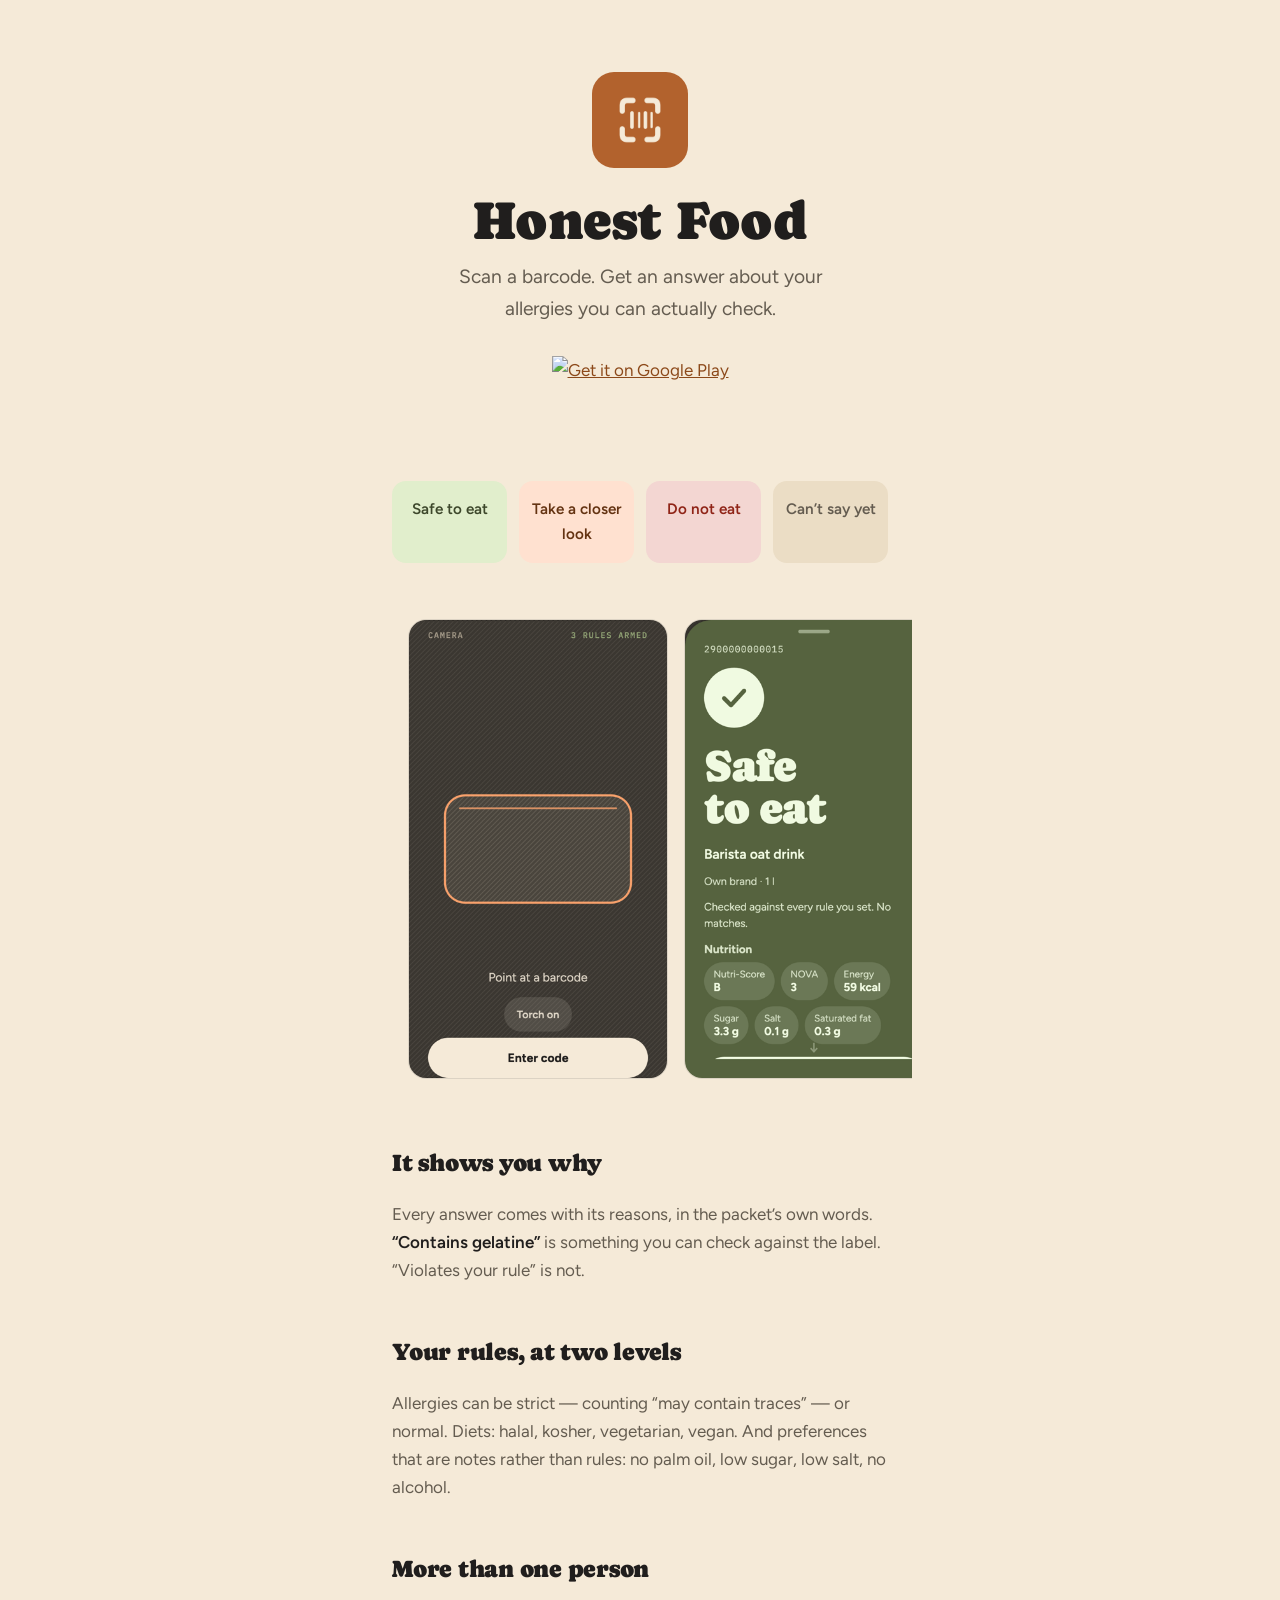
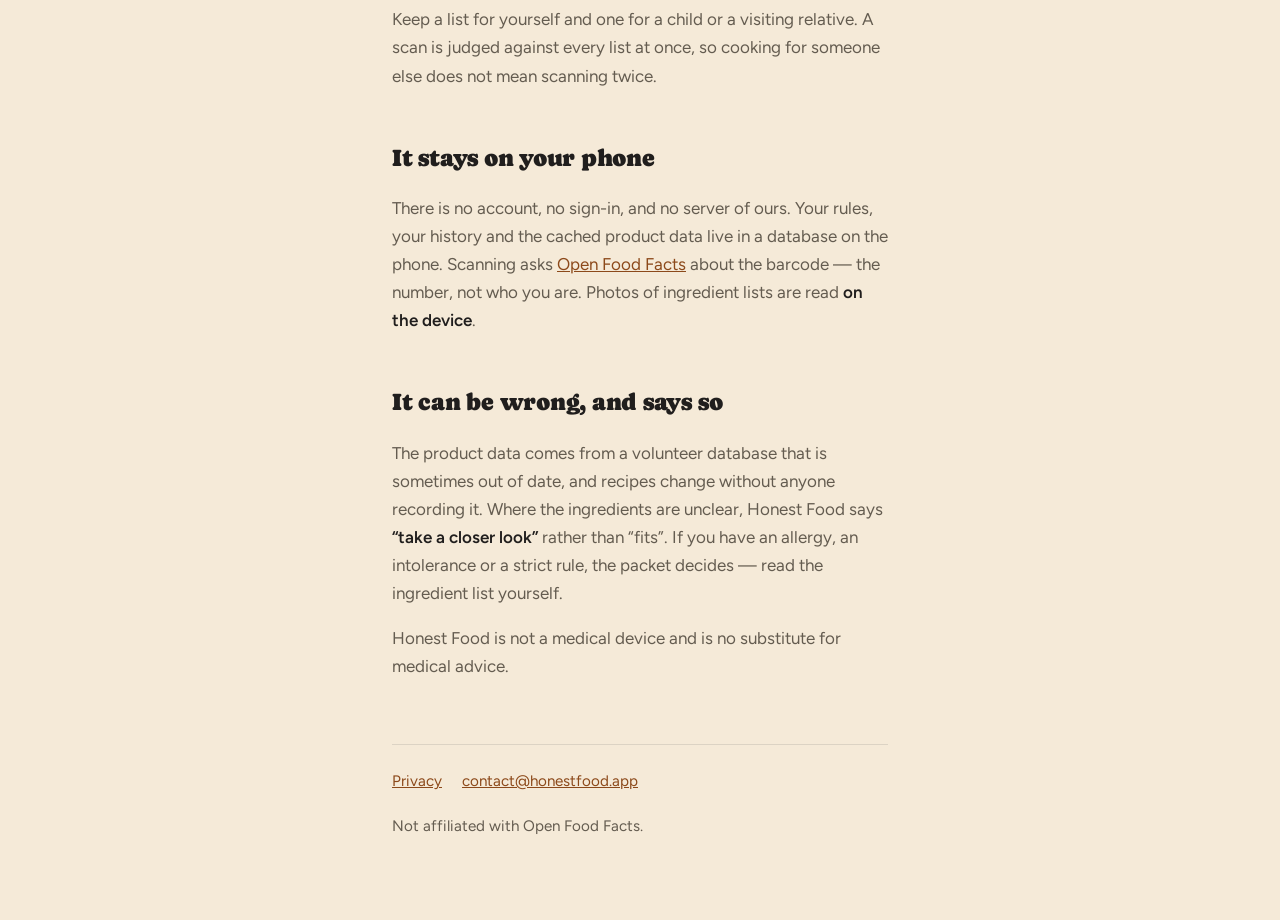
==== index.html @ d73c65a6 "The site, and the privacy policy Play links to One page for the app and the policy behind it, served" ====
<!doctype html>
<html lang="en">
<head>
<meta charset="utf-8">
<meta name="viewport" content="width=device-width, initial-scale=1">
<title>Honest Food — scan a barcode, get an answer you can check</title>
<meta name="description" content="Scan a barcode and find out whether a product fits your allergies, your diet and the things you would rather avoid — with the reasons, in the packet's own words.">
<link rel="icon" href="icon-512.png">
<link rel="stylesheet" href="style.css">

<meta property="og:title" content="Honest Food">
<meta property="og:description" content="Scan a barcode. Get an answer about your allergies you can actually check.">
<meta property="og:image" content="https://honestfood.app/icon-512.png">
<meta property="og:url" content="https://honestfood.app/">
<meta name="twitter:card" content="summary_large_image">
</head>
<body>

<header class="hero">
  <img class="mark" src="icon-512.png" alt="">
  <h1>Honest&nbsp;Food</h1>
  <p class="lede">Scan a barcode. Get an answer about your allergies you can actually check.</p>

  <a class="badge" href="https://play.google.com/store/apps/details?id=app.honestfood.android">
    <img src="https://play.google.com/intl/en_us/badges/static/images/badges/en_badge_web_generic.png"
         alt="Get it on Google Play">
  </a>
</header>

<main>

  <!-- Four answers, each with a word on it. Colour never carries the meaning alone here either. -->
  <div class="verdicts">
    <div class="verdict fits">Safe to eat</div>
    <div class="verdict check">Take a closer look</div>
    <div class="verdict avoid">Do not eat</div>
    <div class="verdict unsure">Can’t say yet</div>
  </div>

  <div class="shots">
    <img src="shots/01-scan.png" alt="The scan screen, aimed at a barcode.">
    <img src="shots/03-fits.png" alt="A verdict reading “Safe to eat”, with its reasons underneath.">
    <img src="shots/02-avoid.png" alt="A verdict reading “Do not eat”, naming the ingredient responsible.">
    <img src="shots/05-rules.png" alt="The rules screen, with allergies set to strict or normal.">
  </div>

  <section class="copy">

    <h2>It shows you why</h2>
    <p>Every answer comes with its reasons, in the packet’s own words. <strong>“Contains gelatine”</strong>
       is something you can check against the label. “Violates your rule” is not.</p>

    <h2>Your rules, at two levels</h2>
    <p>Allergies can be strict — counting “may contain traces” — or normal. Diets: halal, kosher,
       vegetarian, vegan. And preferences that are notes rather than rules: no palm oil, low sugar,
       low salt, no alcohol.</p>

    <h2>More than one person</h2>
    <p>Keep a list for yourself and one for a child or a visiting relative. A scan is judged against
       every list at once, so cooking for someone else does not mean scanning twice.</p>

    <h2>It stays on your phone</h2>
    <p>There is no account, no sign-in, and no server of ours. Your rules, your history and the
       cached product data live in a database on the phone. Scanning asks
       <a href="https://world.openfoodfacts.org/">Open Food Facts</a> about the barcode — the number,
       not who you are. Photos of ingredient lists are read <strong>on the device</strong>.</p>

    <h2>It can be wrong, and says so</h2>
    <p>The product data comes from a volunteer database that is sometimes out of date, and recipes
       change without anyone recording it. Where the ingredients are unclear, Honest Food says
       <strong>“take a closer look”</strong> rather than “fits”. If you have an allergy, an
       intolerance or a strict rule, the packet decides — read the ingredient list yourself.</p>

    <p>Honest Food is not a medical device and is no substitute for medical advice.</p>

  </section>

  <footer>
    <a href="privacy.html">Privacy</a>
    <a href="mailto:contact@honestfood.app">contact@honestfood.app</a>
    <span>Not affiliated with Open Food Facts.</span>
  </footer>

</main>
</body>
</html>
---- style.css ----
/* The app's own faces, served from this origin.
   Self-hosted rather than pulled from Google Fonts, and that is a privacy decision rather than a
   performance one: a stylesheet link to fonts.googleapis.com makes every visitor's browser call
   Google and hand over an IP address, on the site whose entire purpose is a policy saying nothing
   about them is collected. A German court has held that exact arrangement to be a GDPR violation
   (LG Munchen I, 3 O 17493/20), and Germany is this app's first market.
   All three are SIL Open Font Licence 1.1 — see fonts/LICENCE.md, which travels with them. */
@font-face {
    font-family: "Caprasimo";
    src: url("fonts/caprasimo_regular.ttf") format("truetype");
    font-weight: 400;
    font-display: swap;
}
@font-face {
    font-family: "Figtree";
    src: url("fonts/figtree_regular.ttf") format("truetype");
    font-weight: 400;
    font-display: swap;
}
@font-face {
    font-family: "Figtree";
    src: url("fonts/figtree_semibold.ttf") format("truetype");
    font-weight: 600;
    font-display: swap;
}

/* The app's own tokens, copied from core/ui/theme/HaloColors.kt.
   Copied rather than generated: a stylesheet is not worth a build step, and these five values have
   not moved since the design settled. If the palette is ever reworked, this is the file to follow. */
:root {
    --bg: #F5EAD8;
    --surface: #EBDDC5;
    --text: #201E1D;
    --muted: #645C50;
    --line: #DCD3C4;
    --accent: #C67139;
    --accent-deep: #8C491A;
    --sage: #7A8A5E;
    --alarm: #8F2417;
    --measure: 34rem;
}

@media (prefers-color-scheme: dark) {
    :root {
        --bg: #201E1D;
        --surface: #2E2B25;
        --text: #F9F4ED;
        --muted: #C0B6A5;
        --line: #474238;
        --accent: #F6A06B;
        --accent-deep: #FFC6A5;
    }
}

* { box-sizing: border-box; }

body {
    margin: 0;
    background: var(--bg);
    color: var(--text);
    font: 400 1.0625rem/1.65 "Figtree", ui-sans-serif, system-ui, -apple-system, "Segoe UI", sans-serif;
    -webkit-font-smoothing: antialiased;
}

main { max-width: var(--measure); margin: 0 auto; padding: 0 1.5rem 5rem; }

h1, h2, h3 { font-family: "Caprasimo", Georgia, "Times New Roman", serif; font-weight: 400; letter-spacing: -0.01em; }

a { color: var(--accent-deep); }

/* ---- landing ---------------------------------------------------------------------------- */

.hero { text-align: center; padding: 4.5rem 1.5rem 2.5rem; }
.hero img.mark { width: 96px; height: 96px; border-radius: 22px; display: block; margin: 0 auto 1.5rem; }
.hero h1 { font-size: clamp(2.4rem, 8vw, 3.4rem); margin: 0 0 0.75rem; line-height: 1.05; }
.hero p.lede { font-size: 1.2rem; color: var(--muted); margin: 0 auto; max-width: 26rem; }

.badge { display: inline-block; margin-top: 2rem; }
.badge img { height: 60px; }

/* The four answers, in the app's colours — with a word on each, never colour alone. */
.verdicts { display: grid; grid-template-columns: repeat(auto-fit, minmax(7rem, 1fr)); gap: 0.75rem; margin: 3.5rem 0; }
.verdict { border-radius: 14px; padding: 1rem 0.75rem; text-align: center; font-weight: 600; font-size: 0.95rem; }
.verdict.fits   { background: #E1EECC; color: #3D472B; }
.verdict.check  { background: #FFE1D0; color: #643312; }
.verdict.avoid  { background: #F3D6D2; color: var(--alarm); }
.verdict.unsure { background: var(--surface); color: var(--muted); }

.shots { display: flex; gap: 1rem; overflow-x: auto; padding: 0 0 1rem; margin: 0 -1.5rem; scroll-snap-type: x mandatory; }
.shots img { width: 62%; max-width: 260px; flex: 0 0 auto; border-radius: 18px; border: 1px solid var(--line); scroll-snap-align: center; }
.shots::before, .shots::after { content: ""; flex: 0 0 1.5rem; }

section.copy h2 { font-size: 1.5rem; margin: 3rem 0 0.5rem; }
section.copy p { color: var(--muted); }
section.copy strong { color: var(--text); font-weight: 600; }

footer { border-top: 1px solid var(--line); margin-top: 4rem; padding-top: 1.5rem; color: var(--muted); font-size: 0.95rem; display: flex; gap: 1.25rem; flex-wrap: wrap; }

/* ---- the privacy document --------------------------------------------------------------- */

body.doc main { padding-top: 1rem; }
.doc-head { border-bottom: 1px solid var(--line); }
.doc-head .back { display: block; max-width: var(--measure); margin: 0 auto; padding: 1.25rem 1.5rem; font-weight: 600; text-decoration: none; }
body.doc section { padding: 2.5rem 0; }
body.doc section + section { border-top: 1px solid var(--line); }
body.doc h1 { font-size: 2rem; margin: 0 0 1.5rem; }
body.doc h2 { font-size: 1.25rem; margin: 2rem 0 0.5rem; }
body.doc li { margin-bottom: 0.6rem; }
body.doc .contact { color: var(--muted); font-size: 0.95rem; margin-top: 2rem; }
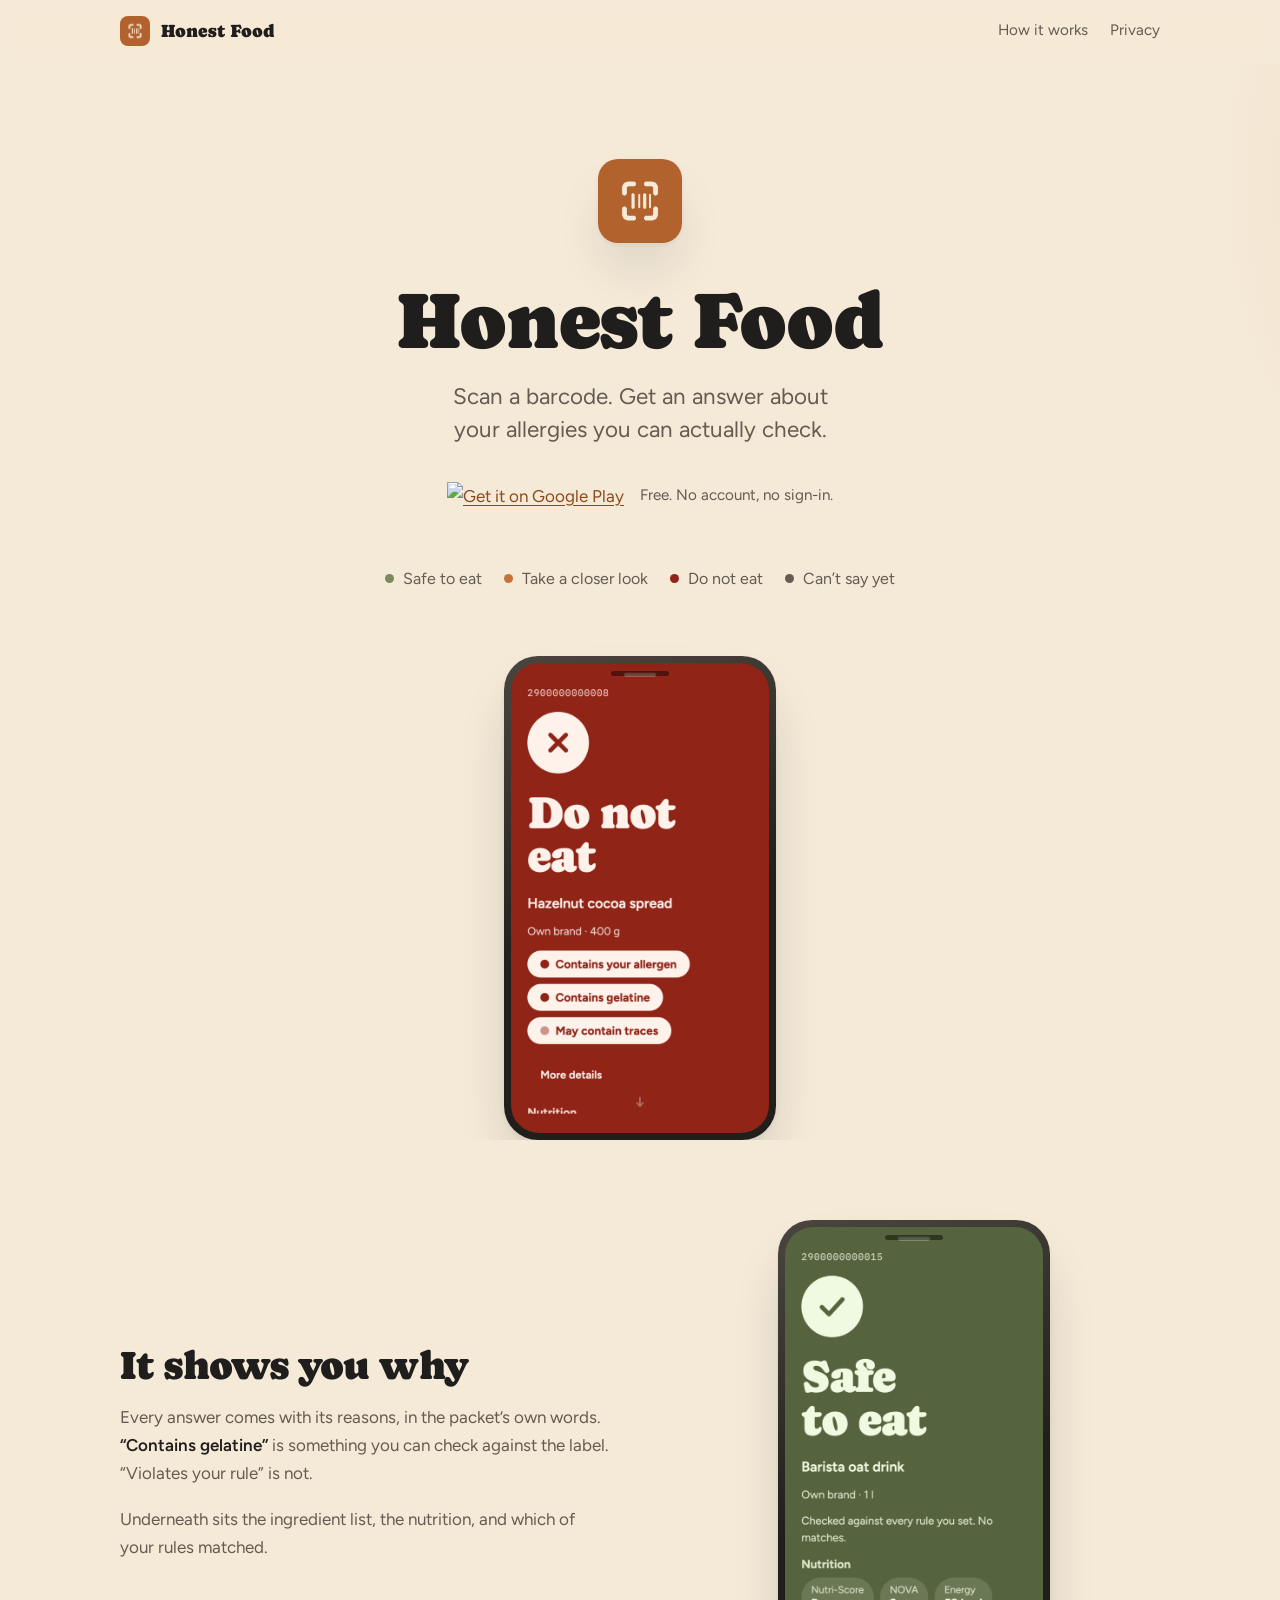
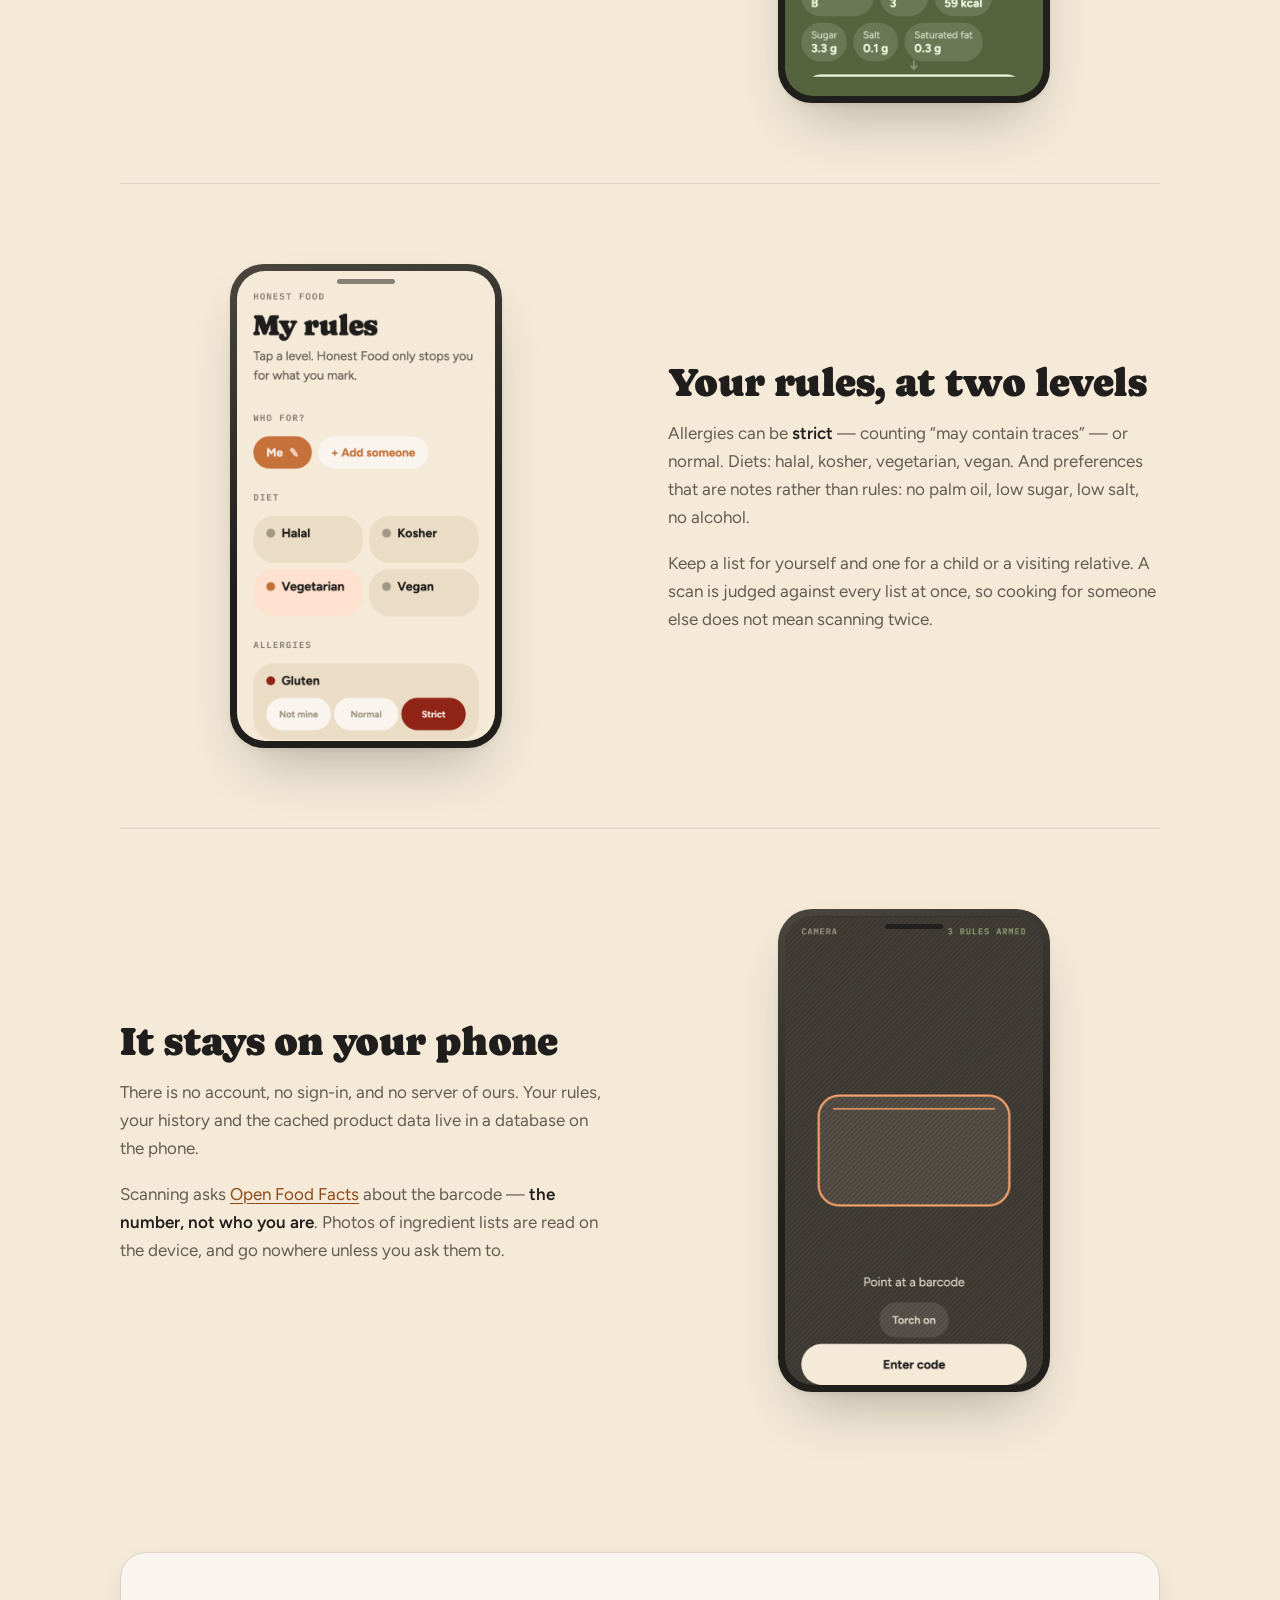
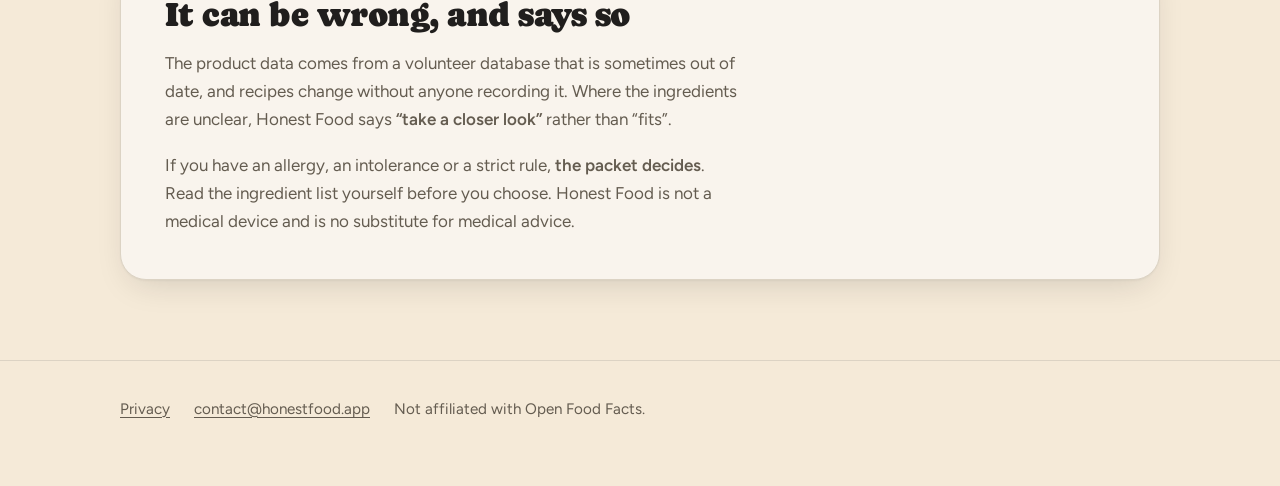
==== commit ff4f0398: "Rebuild the page around the screens themselves The screenshots were the problem and the fix. They we" ====
--- a/index.html
+++ b/index.html
@@ -16,71 +16,115 @@
 </head>
 <body>
 
-<header class="hero">
-  <img class="mark" src="icon-512.png" alt="">
-  <h1>Honest&nbsp;Food</h1>
-  <p class="lede">Scan a barcode. Get an answer about your allergies you can actually check.</p>
-
-  <a class="badge" href="https://play.google.com/store/apps/details?id=app.honestfood.android">
-    <img src="https://play.google.com/intl/en_us/badges/static/images/badges/en_badge_web_generic.png"
-         alt="Get it on Google Play">
-  </a>
+<header class="top">
+  <div class="wrap">
+    <img src="icon-512.png" alt="">
+    <span class="name">Honest Food</span>
+    <nav>
+      <a href="#how">How it works</a>
+      <a href="privacy.html">Privacy</a>
+    </nav>
+  </div>
 </header>
 
-<main>
+<section class="hero">
+  <div class="wrap">
+    <img class="mark" src="icon-512.png" alt="">
+    <h1>Honest&nbsp;Food</h1>
+    <p class="lede">Scan a barcode. Get an answer about your allergies you can actually check.</p>
 
-  <!-- Four answers, each with a word on it. Colour never carries the meaning alone here either. -->
-  <div class="verdicts">
-    <div class="verdict fits">Safe to eat</div>
-    <div class="verdict check">Take a closer look</div>
-    <div class="verdict avoid">Do not eat</div>
-    <div class="verdict unsure">Can’t say yet</div>
+    <div class="cta">
+      <a href="https://play.google.com/store/apps/details?id=app.honestfood.android">
+        <img src="https://play.google.com/intl/en_us/badges/static/images/badges/en_badge_web_generic.png"
+             alt="Get it on Google Play">
+      </a>
+      <span class="aside">Free. No account, no sign-in.</span>
+    </div>
+
+    <!-- Named in a line rather than drawn as four coloured cards. The phone underneath already
+         shows one of these rendered by the app itself, and a flat imitation beside it only looks
+         like a worse version of the thing the page is advertising. -->
+    <p class="answers">
+      <span class="fits"><i></i>Safe to eat</span>
+      <span class="check"><i></i>Take a closer look</span>
+      <span class="avoid"><i></i>Do not eat</span>
+      <span class="unsure"><i></i>Can&rsquo;t say yet</span>
+    </p>
+
+    <div class="phone">
+      <img src="shots/02-avoid.png" alt="A verdict reading &ldquo;Do not eat&rdquo;, with the reasons underneath: contains your allergen, contains gelatine, may contain traces.">
+    </div>
   </div>
+</section>
 
-  <div class="shots">
-    <img src="shots/01-scan.png" alt="The scan screen, aimed at a barcode.">
-    <img src="shots/03-fits.png" alt="A verdict reading “Safe to eat”, with its reasons underneath.">
-    <img src="shots/02-avoid.png" alt="A verdict reading “Do not eat”, naming the ingredient responsible.">
-    <img src="shots/05-rules.png" alt="The rules screen, with allergies set to strict or normal.">
-  </div>
+<main class="wrap" id="how">
 
-  <section class="copy">
+  <section class="feature">
+    <div>
+      <h2>It shows you why</h2>
+      <p>Every answer comes with its reasons, in the packet&rsquo;s own words.
+         <strong>&ldquo;Contains gelatine&rdquo;</strong> is something you can check against the
+         label. &ldquo;Violates your rule&rdquo; is not.</p>
+      <p>Underneath sits the ingredient list, the nutrition, and which of your rules matched.</p>
+    </div>
+    <div class="shot">
+      <div class="phone">
+        <img src="shots/03-fits.png" alt="A verdict reading &ldquo;Safe to eat&rdquo; for a barista oat drink, with its nutrition underneath.">
+      </div>
+    </div>
+  </section>
 
-    <h2>It shows you why</h2>
-    <p>Every answer comes with its reasons, in the packet’s own words. <strong>“Contains gelatine”</strong>
-       is something you can check against the label. “Violates your rule” is not.</p>
+  <section class="feature flip">
+    <div>
+      <h2>Your rules, at two levels</h2>
+      <p>Allergies can be <strong>strict</strong> &mdash; counting &ldquo;may contain traces&rdquo;
+         &mdash; or normal. Diets: halal, kosher, vegetarian, vegan. And preferences that are notes
+         rather than rules: no palm oil, low sugar, low salt, no alcohol.</p>
+      <p>Keep a list for yourself and one for a child or a visiting relative. A scan is judged
+         against every list at once, so cooking for someone else does not mean scanning twice.</p>
+    </div>
+    <div class="shot">
+      <div class="phone">
+        <img src="shots/05-rules.png" alt="The rules screen, with allergies set to strict or normal and diets listed underneath.">
+      </div>
+    </div>
+  </section>
 
-    <h2>Your rules, at two levels</h2>
-    <p>Allergies can be strict — counting “may contain traces” — or normal. Diets: halal, kosher,
-       vegetarian, vegan. And preferences that are notes rather than rules: no palm oil, low sugar,
-       low salt, no alcohol.</p>
+  <section class="feature">
+    <div>
+      <h2>It stays on your phone</h2>
+      <p>There is no account, no sign-in, and no server of ours. Your rules, your history and the
+         cached product data live in a database on the phone.</p>
+      <p>Scanning asks <a href="https://world.openfoodfacts.org/">Open Food Facts</a> about the
+         barcode &mdash; <strong>the number, not who you are</strong>. Photos of ingredient lists
+         are read on the device, and go nowhere unless you ask them to.</p>
+    </div>
+    <div class="shot">
+      <div class="phone">
+        <img src="shots/01-scan.png" alt="The scan screen, aimed at a barcode, showing how many rules are armed.">
+      </div>
+    </div>
+  </section>
 
-    <h2>More than one person</h2>
-    <p>Keep a list for yourself and one for a child or a visiting relative. A scan is judged against
-       every list at once, so cooking for someone else does not mean scanning twice.</p>
-
-    <h2>It stays on your phone</h2>
-    <p>There is no account, no sign-in, and no server of ours. Your rules, your history and the
-       cached product data live in a database on the phone. Scanning asks
-       <a href="https://world.openfoodfacts.org/">Open Food Facts</a> about the barcode — the number,
-       not who you are. Photos of ingredient lists are read <strong>on the device</strong>.</p>
-
+  <section class="caveat">
     <h2>It can be wrong, and says so</h2>
     <p>The product data comes from a volunteer database that is sometimes out of date, and recipes
        change without anyone recording it. Where the ingredients are unclear, Honest Food says
-       <strong>“take a closer look”</strong> rather than “fits”. If you have an allergy, an
-       intolerance or a strict rule, the packet decides — read the ingredient list yourself.</p>
-
-    <p>Honest Food is not a medical device and is no substitute for medical advice.</p>
-
+       <strong>&ldquo;take a closer look&rdquo;</strong> rather than &ldquo;fits&rdquo;.</p>
+    <p>If you have an allergy, an intolerance or a strict rule, <strong>the packet decides</strong>.
+       Read the ingredient list yourself before you choose. Honest Food is not a medical device and
+       is no substitute for medical advice.</p>
   </section>
 
-  <footer>
+</main>
+
+<footer>
+  <div class="wrap">
     <a href="privacy.html">Privacy</a>
     <a href="mailto:contact@honestfood.app">contact@honestfood.app</a>
     <span>Not affiliated with Open Food Facts.</span>
-  </footer>
+  </div>
+</footer>
 
-</main>
 </body>
 </html>
--- a/style.css
+++ b/style.css
@@ -24,35 +24,56 @@
     font-display: swap;
 }
 
-/* The app's own tokens, copied from core/ui/theme/HaloColors.kt.
-   Copied rather than generated: a stylesheet is not worth a build step, and these five values have
-   not moved since the design settled. If the palette is ever reworked, this is the file to follow. */
+/* The app's tokens, from core/ui/theme/HaloColors.kt. Copied rather than generated: a stylesheet is
+   not worth a build step, and these have not moved since the design settled. */
 :root {
     --bg: #F5EAD8;
     --surface: #EBDDC5;
+    --raised: #F9F4ED;
     --text: #201E1D;
     --muted: #645C50;
     --line: #DCD3C4;
     --accent: #C67139;
     --accent-deep: #8C491A;
+    --accent-soft: #FFE1D0;
     --sage: #7A8A5E;
+    --sage-soft: #E1EECC;
+    --sage-ink: #3D472B;
     --alarm: #8F2417;
-    --measure: 34rem;
+    --alarm-soft: #F3D9D4;
+
+    --measure: 36rem;
+    --page: 68rem;
+    --radius: 20px;
+    /* One phone size everywhere. A hero frame a little larger than the ones below reads as an
+       inconsistency rather than as emphasis, because every screenshot in them is the same shape. */
+    --phone: 272px;
+    --shadow: 0 1px 2px rgba(32, 30, 29, .04), 0 12px 34px -12px rgba(32, 30, 29, .18);
+    --shadow-lift: 0 2px 4px rgba(32, 30, 29, .05), 0 30px 60px -22px rgba(32, 30, 29, .32);
 }
 
 @media (prefers-color-scheme: dark) {
     :root {
-        --bg: #201E1D;
+        --bg: #1B1917;
         --surface: #2E2B25;
+        --raised: #272420;
         --text: #F9F4ED;
-        --muted: #C0B6A5;
-        --line: #474238;
+        --muted: #B7AD9C;
+        --line: #3B362E;
         --accent: #F6A06B;
         --accent-deep: #FFC6A5;
+        --accent-soft: #402310;
+        --sage-soft: #2A331E;
+        --sage-ink: #D5E3BC;
+        --alarm-soft: #3A1512;
+        --shadow: 0 1px 2px rgba(0, 0, 0, .3), 0 12px 34px -12px rgba(0, 0, 0, .6);
+        --shadow-lift: 0 2px 4px rgba(0, 0, 0, .35), 0 30px 60px -22px rgba(0, 0, 0, .75);
     }
 }
 
 * { box-sizing: border-box; }
+
+html { scroll-behavior: smooth; }
 
 body {
     margin: 0;
@@ -60,50 +81,213 @@
     color: var(--text);
     font: 400 1.0625rem/1.65 "Figtree", ui-sans-serif, system-ui, -apple-system, "Segoe UI", sans-serif;
     -webkit-font-smoothing: antialiased;
-}
-
-main { max-width: var(--measure); margin: 0 auto; padding: 0 1.5rem 5rem; }
-
-h1, h2, h3 { font-family: "Caprasimo", Georgia, "Times New Roman", serif; font-weight: 400; letter-spacing: -0.01em; }
-
-a { color: var(--accent-deep); }
-
-/* ---- landing ---------------------------------------------------------------------------- */
-
-.hero { text-align: center; padding: 4.5rem 1.5rem 2.5rem; }
-.hero img.mark { width: 96px; height: 96px; border-radius: 22px; display: block; margin: 0 auto 1.5rem; }
-.hero h1 { font-size: clamp(2.4rem, 8vw, 3.4rem); margin: 0 0 0.75rem; line-height: 1.05; }
-.hero p.lede { font-size: 1.2rem; color: var(--muted); margin: 0 auto; max-width: 26rem; }
-
-.badge { display: inline-block; margin-top: 2rem; }
-.badge img { height: 60px; }
-
-/* The four answers, in the app's colours — with a word on each, never colour alone. */
-.verdicts { display: grid; grid-template-columns: repeat(auto-fit, minmax(7rem, 1fr)); gap: 0.75rem; margin: 3.5rem 0; }
-.verdict { border-radius: 14px; padding: 1rem 0.75rem; text-align: center; font-weight: 600; font-size: 0.95rem; }
-.verdict.fits   { background: #E1EECC; color: #3D472B; }
-.verdict.check  { background: #FFE1D0; color: #643312; }
-.verdict.avoid  { background: #F3D6D2; color: var(--alarm); }
-.verdict.unsure { background: var(--surface); color: var(--muted); }
-
-.shots { display: flex; gap: 1rem; overflow-x: auto; padding: 0 0 1rem; margin: 0 -1.5rem; scroll-snap-type: x mandatory; }
-.shots img { width: 62%; max-width: 260px; flex: 0 0 auto; border-radius: 18px; border: 1px solid var(--line); scroll-snap-align: center; }
-.shots::before, .shots::after { content: ""; flex: 0 0 1.5rem; }
-
-section.copy h2 { font-size: 1.5rem; margin: 3rem 0 0.5rem; }
-section.copy p { color: var(--muted); }
-section.copy strong { color: var(--text); font-weight: 600; }
-
-footer { border-top: 1px solid var(--line); margin-top: 4rem; padding-top: 1.5rem; color: var(--muted); font-size: 0.95rem; display: flex; gap: 1.25rem; flex-wrap: wrap; }
-
-/* ---- the privacy document --------------------------------------------------------------- */
-
-body.doc main { padding-top: 1rem; }
+    text-rendering: optimizeLegibility;
+    overflow-x: hidden;
+}
+
+h1, h2, h3 {
+    font-family: "Caprasimo", Georgia, "Times New Roman", serif;
+    font-weight: 400;
+    letter-spacing: -0.015em;
+    line-height: 1.06;
+    margin: 0;
+}
+
+p { margin: 0 0 1.1rem; }
+
+a { color: var(--accent-deep); text-underline-offset: 3px; }
+
+.wrap { max-width: var(--page); margin: 0 auto; padding: 0 1.5rem; }
+
+/* ---- header ------------------------------------------------------------------------------ */
+
+.top {
+    position: sticky;
+    top: 0;
+    z-index: 10;
+    backdrop-filter: saturate(180%) blur(14px);
+    background: color-mix(in srgb, var(--bg) 82%, transparent);
+    border-bottom: 1px solid transparent;
+    transition: border-color .2s ease;
+}
+.top .wrap { display: flex; align-items: center; gap: .7rem; height: 62px; }
+.top img { width: 30px; height: 30px; border-radius: 8px; }
+.top .name { font-family: "Caprasimo", Georgia, serif; font-size: 1.15rem; }
+.top nav { margin-left: auto; display: flex; gap: 1.4rem; font-size: .95rem; }
+.top nav a { color: var(--muted); text-decoration: none; }
+.top nav a:hover { color: var(--text); }
+
+/* ---- hero -------------------------------------------------------------------------------- */
+
+.hero {
+    position: relative;
+    /* `clip`, not `hidden`: the bloom below is a 1100px square anchored above the fold, and without
+       this it extends the document by its own height — a screen of empty page under the footer that
+       looks like the site failed to load. `clip` contains it without creating a scroll container. */
+    overflow: clip;
+    padding: clamp(3rem, 9vw, 6rem) 0 0;
+    text-align: center;
+}
+
+/* A warm bloom behind the wordmark rather than a flat field. Sits under everything and is
+   deliberately enormous and soft — a small gradient reads as a shape, a large one as light. */
+.hero::before {
+    content: "";
+    position: absolute;
+    inset: -30% 50% auto;
+    translate: 50% 0;
+    width: min(120vw, 1100px);
+    aspect-ratio: 1;
+    background: radial-gradient(circle at 50% 40%,
+        color-mix(in srgb, var(--accent) 26%, transparent) 0%,
+        transparent 62%);
+    pointer-events: none;
+}
+
+.hero > * { position: relative; }
+
+.hero .mark {
+    width: 84px; height: 84px; border-radius: 20px;
+    box-shadow: var(--shadow-lift);
+    margin-bottom: 1.75rem;
+}
+
+.hero h1 { font-size: clamp(2.9rem, 9vw, 5rem); margin-bottom: 1.1rem; }
+
+.lede {
+    font-size: clamp(1.15rem, 2.6vw, 1.4rem);
+    color: var(--muted);
+    max-width: 27ch;
+    margin: 0 auto 2.2rem;
+    line-height: 1.45;
+}
+
+.cta { display: inline-flex; align-items: center; gap: 1rem; flex-wrap: wrap; justify-content: center; }
+.cta img { height: 56px; }
+.cta .aside { color: var(--muted); font-size: .95rem; }
+
+/* ---- phones ------------------------------------------------------------------------------ */
+
+/* A frame in CSS rather than a mockup image: the screenshots are rendered at exactly 1080×1920 by
+   the app's own composables, so a bezel drawn here stays sharp at any density and can follow the
+   colour scheme, which a baked-in PNG frame cannot. */
+.phone {
+    position: relative;
+    width: 100%;
+    max-width: var(--phone);
+    aspect-ratio: 1080 / 1920;
+    border-radius: 34px;
+    padding: 7px;
+    background: linear-gradient(160deg, #4a463f, #211f1c 55%);
+    box-shadow: var(--shadow-lift);
+    flex: 0 0 auto;
+}
+.phone img {
+    width: 100%; height: 100%;
+    object-fit: cover;
+    object-position: top center;
+    border-radius: 28px;
+    display: block;
+}
+/* The speaker slot. Small, dim, and enough to read the shape as a phone. */
+.phone::after {
+    content: "";
+    position: absolute;
+    top: 15px; left: 50%; translate: -50% 0;
+    width: 58px; height: 5px; border-radius: 3px;
+    background: rgba(0, 0, 0, .45);
+}
+
+.hero .phone { margin: clamp(2.5rem, 6vw, 4rem) auto 0; }
+
+/* ---- the four answers -------------------------------------------------------------------- */
+
+/* A line of text, not a row of coloured cards. Four filled rectangles competing with a screenshot
+   of the real thing is the website inventing a worse version of the app's own design — and the
+   phones below already show two of these answers rendered properly. */
+.answers {
+    display: flex;
+    flex-wrap: wrap;
+    justify-content: center;
+    gap: .5rem 1.4rem;
+    margin: clamp(2.5rem, 6vw, 3.5rem) auto 0;
+    color: var(--muted);
+    font-size: 1rem;
+}
+.answers span { display: inline-flex; align-items: center; gap: .55rem; }
+.answers i {
+    width: 9px; height: 9px; border-radius: 50%; display: inline-block;
+    /* The dot is decoration; the word beside it carries the meaning, as it does in the app. */
+}
+.answers .fits i   { background: var(--sage); }
+.answers .check i  { background: var(--accent); }
+.answers .avoid i  { background: var(--alarm); }
+.answers .unsure i { background: var(--muted); }
+
+/* ---- alternating feature rows ------------------------------------------------------------ */
+
+.feature {
+    display: grid;
+    grid-template-columns: 1fr;
+    gap: clamp(2rem, 5vw, 3.5rem);
+    align-items: center;
+    padding: clamp(3rem, 8vw, 5rem) 0;
+}
+.feature + .feature { border-top: 1px solid var(--line); }
+.feature .shot { display: flex; justify-content: center; }
+.feature h2 { font-size: clamp(1.8rem, 4.5vw, 2.5rem); margin-bottom: 1rem; }
+.feature p { color: var(--muted); max-width: var(--measure); }
+.feature strong { color: var(--text); font-weight: 600; }
+
+@media (min-width: 46rem) {
+    .feature { grid-template-columns: 1fr 1fr; }
+    .feature.flip .shot { order: -1; }
+}
+
+/* ---- the honest bit ---------------------------------------------------------------------- */
+
+.caveat {
+    background: var(--raised);
+    border: 1px solid var(--line);
+    border-radius: 26px;
+    padding: clamp(1.75rem, 5vw, 2.75rem);
+    margin: clamp(3rem, 8vw, 5rem) 0;
+    box-shadow: var(--shadow);
+}
+.caveat h2 { font-size: clamp(1.6rem, 4vw, 2.1rem); margin-bottom: 1rem; }
+.caveat p { color: var(--muted); max-width: var(--measure); }
+.caveat p:last-child { margin-bottom: 0; }
+
+/* ---- footer ------------------------------------------------------------------------------ */
+
+footer {
+    border-top: 1px solid var(--line);
+    padding: 2.25rem 0 4rem;
+    color: var(--muted);
+    font-size: .95rem;
+}
+footer .wrap { display: flex; gap: 1.5rem; flex-wrap: wrap; align-items: center; }
+footer a { color: var(--muted); }
+
+/* ---- the privacy document ---------------------------------------------------------------- */
+
+body.doc main { max-width: var(--measure); margin: 0 auto; padding: 1rem 1.5rem 5rem; }
 .doc-head { border-bottom: 1px solid var(--line); }
-.doc-head .back { display: block; max-width: var(--measure); margin: 0 auto; padding: 1.25rem 1.5rem; font-weight: 600; text-decoration: none; }
-body.doc section { padding: 2.5rem 0; }
+.doc-head .back {
+    display: block; max-width: var(--measure); margin: 0 auto;
+    padding: 1.25rem 1.5rem; font-weight: 600; text-decoration: none;
+    font-family: "Caprasimo", Georgia, serif; font-size: 1.15rem;
+}
+body.doc section { padding: 2.75rem 0; }
 body.doc section + section { border-top: 1px solid var(--line); }
-body.doc h1 { font-size: 2rem; margin: 0 0 1.5rem; }
-body.doc h2 { font-size: 1.25rem; margin: 2rem 0 0.5rem; }
-body.doc li { margin-bottom: 0.6rem; }
-body.doc .contact { color: var(--muted); font-size: 0.95rem; margin-top: 2rem; }
+body.doc h1 { font-size: 2.1rem; margin-bottom: 1.5rem; }
+body.doc h2 { font-size: 1.3rem; margin: 2.25rem 0 .6rem; }
+body.doc p, body.doc li { color: var(--muted); }
+body.doc li { margin-bottom: .6rem; }
+body.doc .contact { margin-top: 2rem; font-size: .95rem; }
+
+/* Nothing here needs to move for anyone who has asked it not to. */
+@media (prefers-reduced-motion: reduce) {
+    html { scroll-behavior: auto; }
+    * { transition: none !important; animation: none !important; }
+}
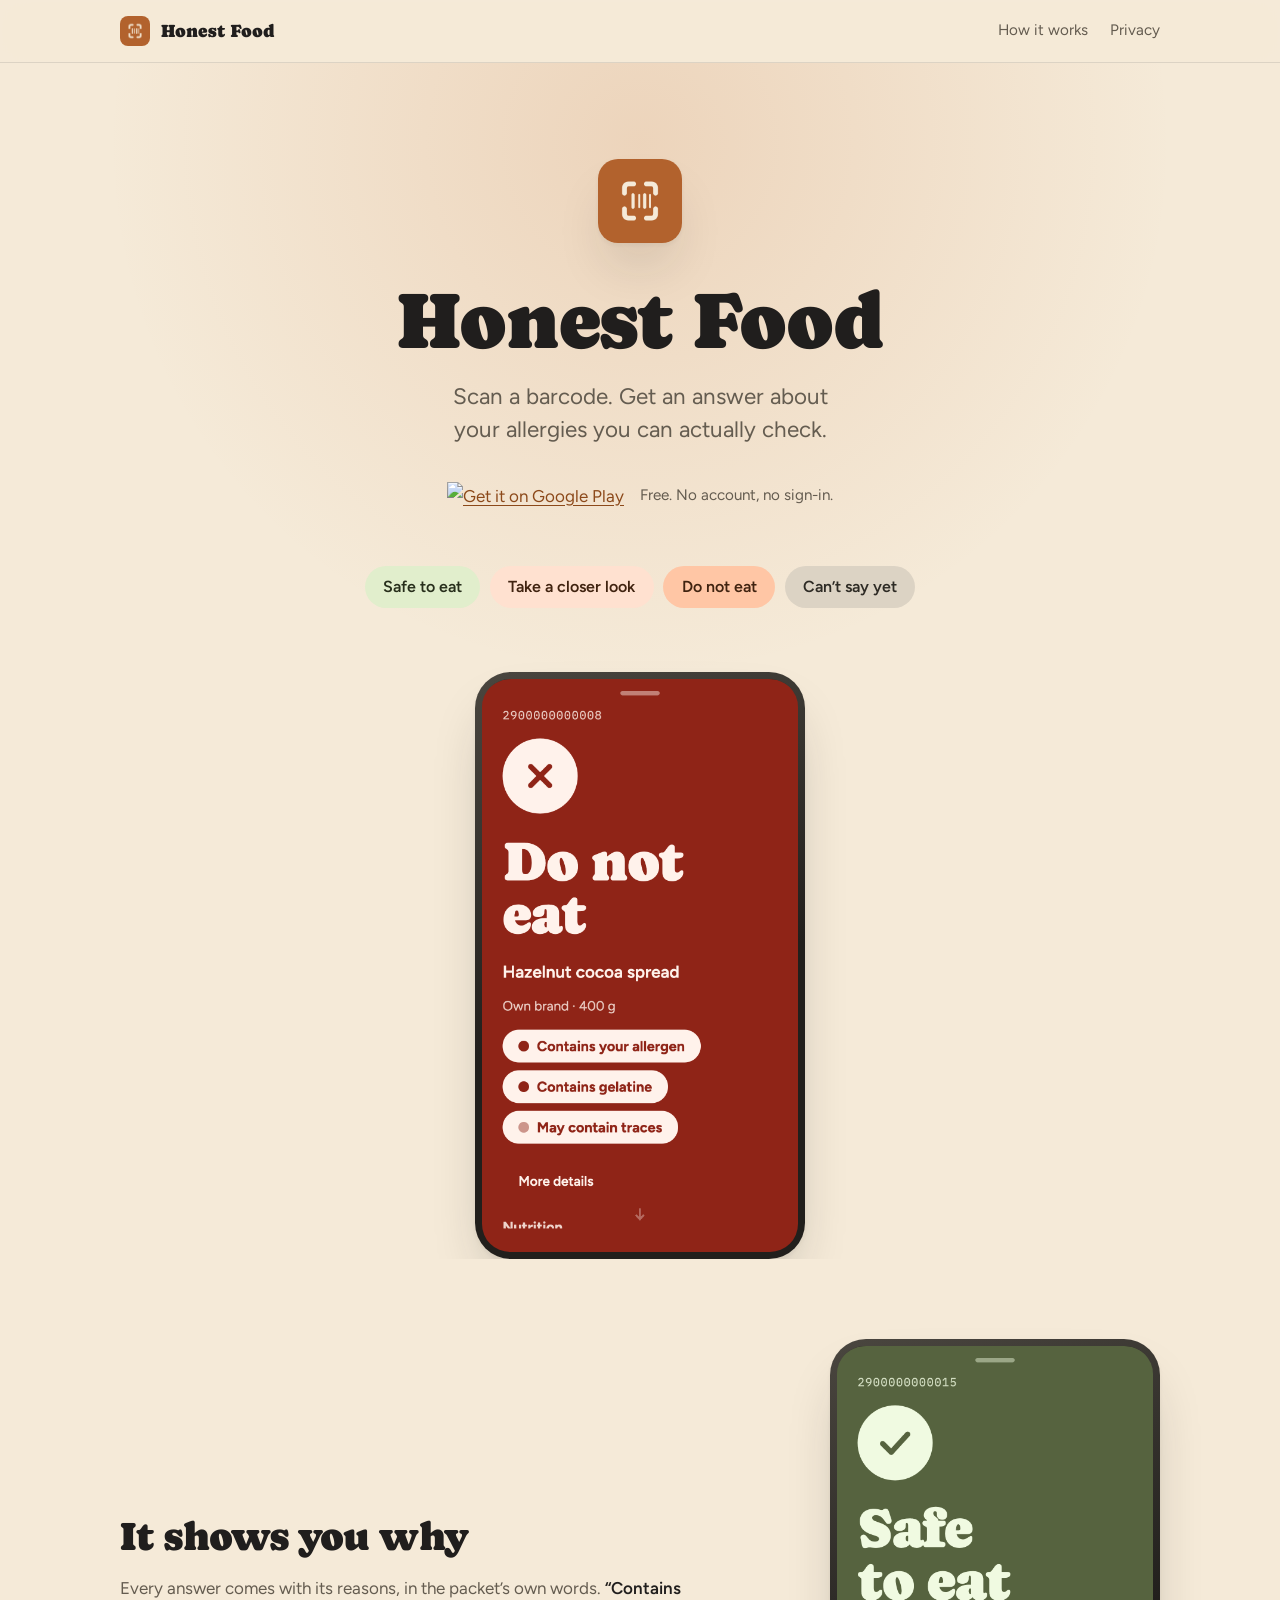
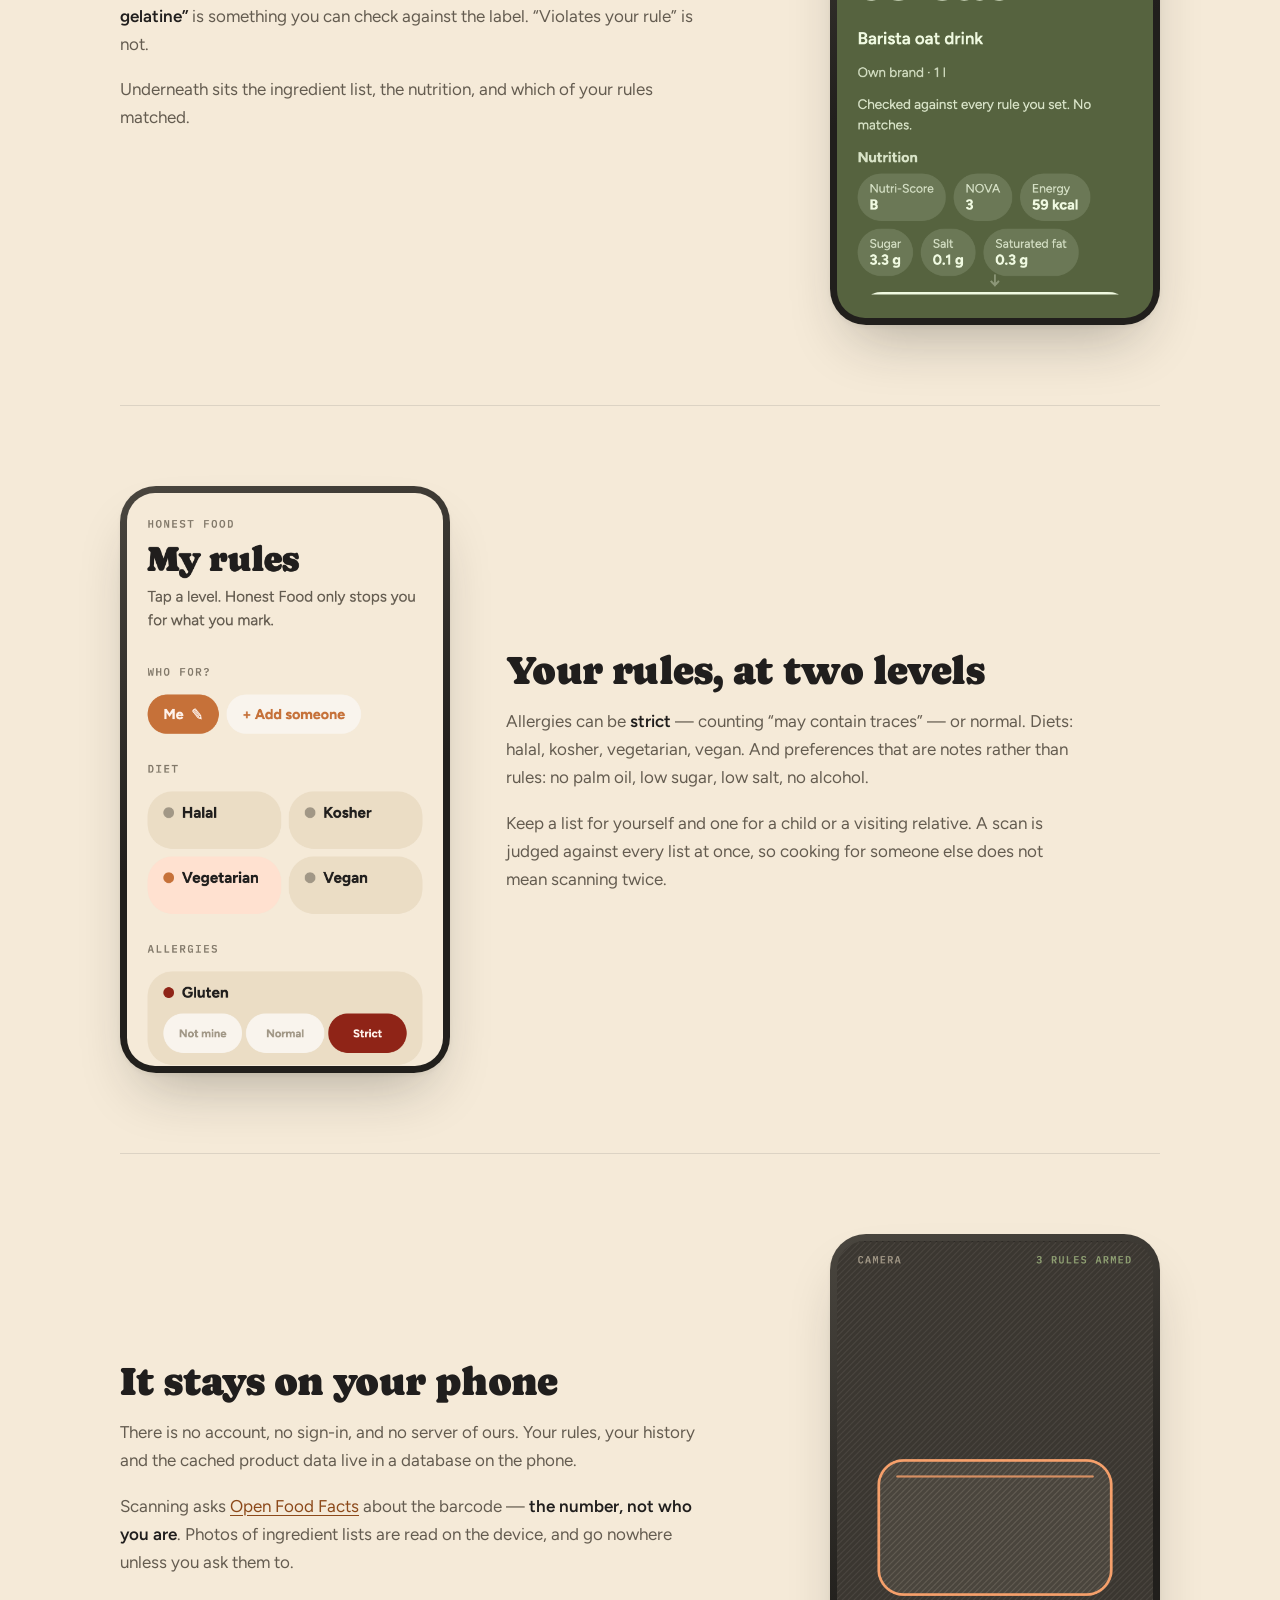
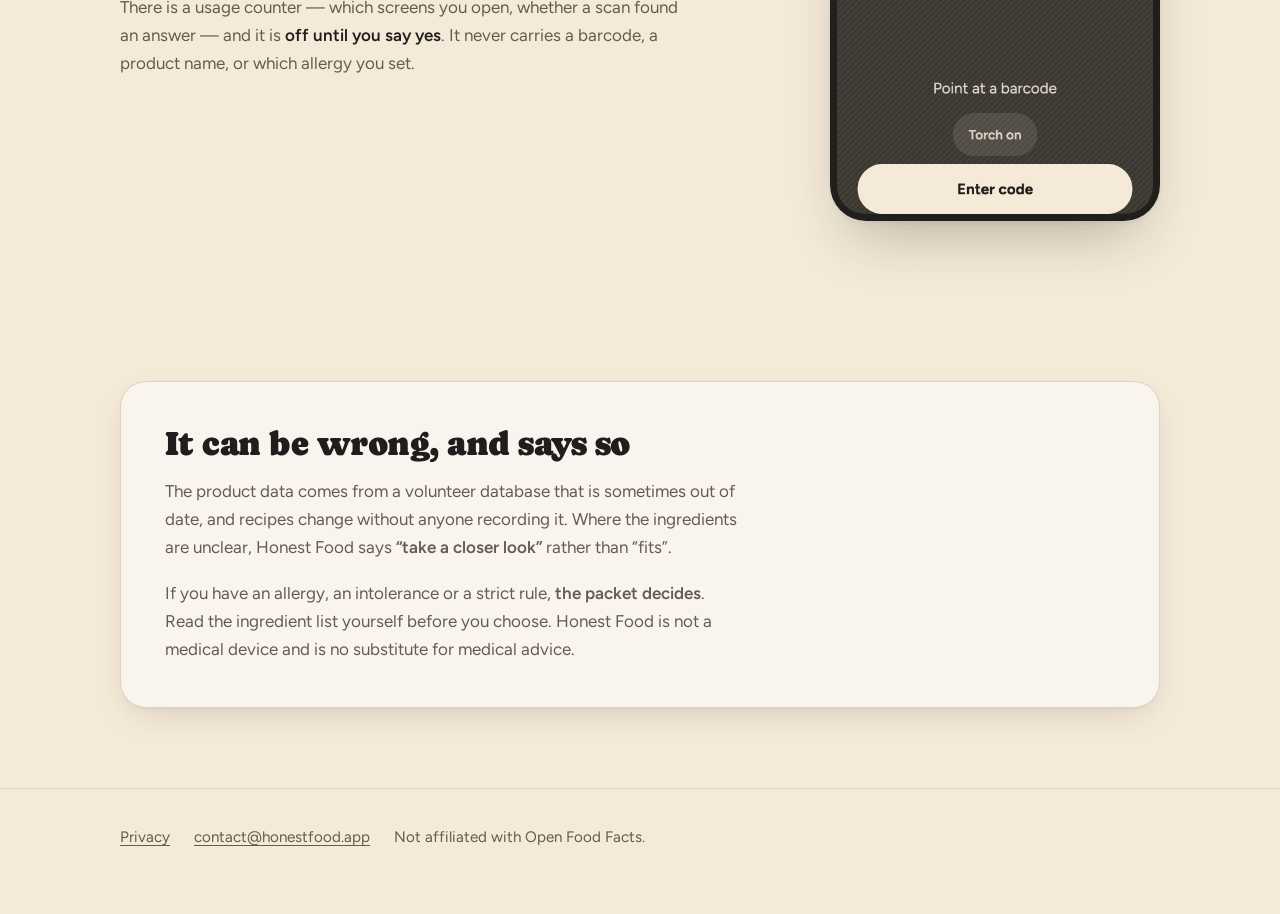
==== commit 3feba298: "Fix what a seven-lens review found, starting with three real bugs **The hero bloom had never rendere" ====
--- a/index.html
+++ b/index.html
@@ -18,7 +18,7 @@
 
 <header class="top">
   <div class="wrap">
-    <img src="icon-512.png" alt="">
+    <img src="icon-512.png" width="512" height="512" alt="">
     <span class="name">Honest Food</span>
     <nav>
       <a href="#how">How it works</a>
@@ -29,7 +29,7 @@
 
 <section class="hero">
   <div class="wrap">
-    <img class="mark" src="icon-512.png" alt="">
+    <img class="mark" src="icon-512.png" width="512" height="512" alt="">
     <h1>Honest&nbsp;Food</h1>
     <p class="lede">Scan a barcode. Get an answer about your allergies you can actually check.</p>
 
@@ -44,15 +44,15 @@
     <!-- Named in a line rather than drawn as four coloured cards. The phone underneath already
          shows one of these rendered by the app itself, and a flat imitation beside it only looks
          like a worse version of the thing the page is advertising. -->
-    <p class="answers">
-      <span class="fits"><i></i>Safe to eat</span>
-      <span class="check"><i></i>Take a closer look</span>
-      <span class="avoid"><i></i>Do not eat</span>
-      <span class="unsure"><i></i>Can&rsquo;t say yet</span>
-    </p>
+    <ul class="answers">
+      <li class="fits">Safe to eat</li>
+      <li class="check">Take a closer look</li>
+      <li class="avoid">Do not eat</li>
+      <li class="unsure">Can&rsquo;t say yet</li>
+    </ul>
 
     <div class="phone">
-      <img src="shots/02-avoid.png" alt="A verdict reading &ldquo;Do not eat&rdquo;, with the reasons underneath: contains your allergen, contains gelatine, may contain traces.">
+      <img width="1080" height="1920" fetchpriority="high" src="shots/02-avoid.png" alt="A verdict reading &ldquo;Do not eat&rdquo;, with the reasons underneath: contains your allergen, contains gelatine, may contain traces.">
     </div>
   </div>
 </section>
@@ -69,7 +69,7 @@
     </div>
     <div class="shot">
       <div class="phone">
-        <img src="shots/03-fits.png" alt="A verdict reading &ldquo;Safe to eat&rdquo; for a barista oat drink, with its nutrition underneath.">
+        <img width="1080" height="1920" loading="lazy" decoding="async" src="shots/03-fits.png" alt="A verdict reading &ldquo;Safe to eat&rdquo; for a barista oat drink, with its nutrition underneath.">
       </div>
     </div>
   </section>
@@ -85,7 +85,7 @@
     </div>
     <div class="shot">
       <div class="phone">
-        <img src="shots/05-rules.png" alt="The rules screen, with allergies set to strict or normal and diets listed underneath.">
+        <img width="1080" height="1920" loading="lazy" decoding="async" src="shots/05-rules.png" alt="The rules screen: a list called Me with a button to add someone, diets including vegetarian switched on, and allergies with gluten set to Strict out of Not mine, Normal and Strict.">
       </div>
     </div>
   </section>
@@ -98,10 +98,13 @@
       <p>Scanning asks <a href="https://world.openfoodfacts.org/">Open Food Facts</a> about the
          barcode &mdash; <strong>the number, not who you are</strong>. Photos of ingredient lists
          are read on the device, and go nowhere unless you ask them to.</p>
+      <p>There is a usage counter &mdash; which screens you open, whether a scan found an answer
+         &mdash; and it is <strong>off until you say yes</strong>. It never carries a barcode, a
+         product name, or which allergy you set.</p>
     </div>
     <div class="shot">
       <div class="phone">
-        <img src="shots/01-scan.png" alt="The scan screen, aimed at a barcode, showing how many rules are armed.">
+        <img width="1080" height="1920" loading="lazy" decoding="async" src="shots/01-scan.png" alt="The scan screen: an empty viewfinder over a dark camera view, the hint &ldquo;Point at a barcode&rdquo;, &ldquo;3 rules armed&rdquo; in the corner, and buttons for the torch and for typing a code by hand.">
       </div>
     </div>
   </section>
--- a/style.css
+++ b/style.css
@@ -27,6 +27,8 @@
 /* The app's tokens, from core/ui/theme/HaloColors.kt. Copied rather than generated: a stylesheet is
    not worth a build step, and these have not moved since the design settled. */
 :root {
+    color-scheme: light dark;
+
     --bg: #F5EAD8;
     --surface: #EBDDC5;
     --raised: #F9F4ED;
@@ -35,37 +37,35 @@
     --line: #DCD3C4;
     --accent: #C67139;
     --accent-deep: #8C491A;
-    --accent-soft: #FFE1D0;
     --sage: #7A8A5E;
-    --sage-soft: #E1EECC;
-    --sage-ink: #3D472B;
     --alarm: #8F2417;
-    --alarm-soft: #F3D9D4;
+    /* The bezel's edge. Invisible on a light ground; in dark it is what keeps a #211f1c frame
+       from vanishing into a #2E2B25 page at 1.2:1. */
+    --bezel-rim: rgba(32, 30, 29, 0);
 
     --measure: 36rem;
     --page: 68rem;
-    --radius: 20px;
     /* One phone size everywhere. A hero frame a little larger than the ones below reads as an
        inconsistency rather than as emphasis, because every screenshot in them is the same shape. */
-    --phone: 272px;
+    --phone: 330px;
     --shadow: 0 1px 2px rgba(32, 30, 29, .04), 0 12px 34px -12px rgba(32, 30, 29, .18);
     --shadow-lift: 0 2px 4px rgba(32, 30, 29, .05), 0 30px 60px -22px rgba(32, 30, 29, .32);
 }
 
 @media (prefers-color-scheme: dark) {
     :root {
-        --bg: #1B1917;
-        --surface: #2E2B25;
-        --raised: #272420;
-        --text: #F9F4ED;
-        --muted: #B7AD9C;
-        --line: #3B362E;
-        --accent: #F6A06B;
-        --accent-deep: #FFC6A5;
-        --accent-soft: #402310;
-        --sage-soft: #2A331E;
-        --sage-ink: #D5E3BC;
-        --alarm-soft: #3A1512;
+        /* The app's own dark scheme, not an invention. Every value below is a HaloColors ramp
+           entry bound by HaloDarkColorScheme; the previous set included a ground darker than
+           `Organic.text`, which is the darkest colour the design system contains. */
+        --bg: #2E2B25;          /* neutral900 — background */
+        --surface: #474238;     /* neutral800 — surfaceVariant */
+        --raised: #474238;      /* neutral800 — surfaceContainer */
+        --text: #F9F4ED;        /* neutral100 — onSurface */
+        --muted: #DCD3C4;       /* neutral300 — onSurfaceVariant */
+        --line: #82796A;        /* neutral600 — outline */
+        --accent: #F6A06B;      /* accent400  — primary */
+        --accent-deep: #FFC6A5; /* accent300 */
+        --bezel-rim: rgba(249, 244, 237, .16);
         --shadow: 0 1px 2px rgba(0, 0, 0, .3), 0 12px 34px -12px rgba(0, 0, 0, .6);
         --shadow-lift: 0 2px 4px rgba(0, 0, 0, .35), 0 30px 60px -22px rgba(0, 0, 0, .75);
     }
@@ -73,7 +73,7 @@
 
 * { box-sizing: border-box; }
 
-html { scroll-behavior: smooth; }
+html { scroll-behavior: smooth; scroll-padding-top: 78px; }
 
 body {
     margin: 0;
@@ -97,6 +97,8 @@
 
 a { color: var(--accent-deep); text-underline-offset: 3px; }
 
+:focus-visible { outline: 2px solid var(--accent-deep); outline-offset: 3px; border-radius: 6px; }
+
 .wrap { max-width: var(--page); margin: 0 auto; padding: 0 1.5rem; }
 
 /* ---- header ------------------------------------------------------------------------------ */
@@ -106,16 +108,29 @@
     top: 0;
     z-index: 10;
     backdrop-filter: saturate(180%) blur(14px);
-    background: color-mix(in srgb, var(--bg) 82%, transparent);
-    border-bottom: 1px solid transparent;
-    transition: border-color .2s ease;
-}
-.top .wrap { display: flex; align-items: center; gap: .7rem; height: 62px; }
+    background: color-mix(in srgb, var(--bg) 92%, transparent);
+    border-bottom: 1px solid var(--line);
+}
+.top .wrap { display: flex; align-items: center; gap: .7rem; min-height: 62px; }
 .top img { width: 30px; height: 30px; border-radius: 8px; }
 .top .name { font-family: "Caprasimo", Georgia, serif; font-size: 1.15rem; }
 .top nav { margin-left: auto; display: flex; gap: 1.4rem; font-size: .95rem; }
 .top nav a { color: var(--muted); text-decoration: none; }
 .top nav a:hover { color: var(--text); }
+
+/* A blurred bar is a nicety; a legible one is not. Without backdrop-filter the translucent ground
+   would let a screenshot scroll under the nav at whatever contrast it happened to have. */
+@supports not (backdrop-filter: blur(1px)) {
+    .top { background: var(--bg); }
+}
+
+@media (max-width: 26rem) {
+    .top .wrap { gap: .5rem; padding-inline: 1rem; }
+    .top .name { font-size: 1rem; }
+    .top nav { gap: 1rem; font-size: .875rem; }
+    /* The page below is one scroll. The anchor is a convenience; the policy link is not. */
+    .top nav a[href="#how"] { display: none; }
+}
 
 /* ---- hero -------------------------------------------------------------------------------- */
 
@@ -134,12 +149,13 @@
 .hero::before {
     content: "";
     position: absolute;
-    inset: -30% 50% auto;
-    translate: 50% 0;
+    /* top / right / bottom / left — one horizontal anchor only, or `right` is dropped. */
+    inset: -30% auto auto 50%;
+    translate: -50% 0;
     width: min(120vw, 1100px);
     aspect-ratio: 1;
     background: radial-gradient(circle at 50% 40%,
-        color-mix(in srgb, var(--accent) 26%, transparent) 0%,
+        color-mix(in srgb, var(--accent) 18%, transparent) 0%,
         transparent 62%);
     pointer-events: none;
 }
@@ -176,53 +192,49 @@
     width: 100%;
     max-width: var(--phone);
     aspect-ratio: 1080 / 1920;
-    border-radius: 34px;
+    border-radius: 36px;   /* HaloShapes.extraLarge */
     padding: 7px;
     background: linear-gradient(160deg, #4a463f, #211f1c 55%);
-    box-shadow: var(--shadow-lift);
+    box-shadow: inset 0 0 0 1px var(--bezel-rim), var(--shadow-lift);
     flex: 0 0 auto;
 }
 .phone img {
     width: 100%; height: 100%;
     object-fit: cover;
     object-position: top center;
-    border-radius: 28px;
+    border-radius: 28px;   /* extraLarge minus the bezel — concentric */
     display: block;
 }
-/* The speaker slot. Small, dim, and enough to read the shape as a phone. */
-.phone::after {
-    content: "";
-    position: absolute;
-    top: 15px; left: 50%; translate: -50% 0;
-    width: 58px; height: 5px; border-radius: 3px;
-    background: rgba(0, 0, 0, .45);
-}
-
 .hero .phone { margin: clamp(2.5rem, 6vw, 4rem) auto 0; }
 
 /* ---- the four answers -------------------------------------------------------------------- */
 
-/* A line of text, not a row of coloured cards. Four filled rectangles competing with a screenshot
-   of the real thing is the website inventing a worse version of the app's own design — and the
-   phones below already show two of these answers rendered properly. */
+/* The app's own verdict pills — VerdictPalette.container over .onContainer, the same pair the
+   reason chips use inside the screenshots below. Deliberately fixed in both schemes, because
+   VerdictPalettes is shared across themes on purpose: a verdict may not change colour with the
+   time of day. The previous version tinted four dots with `--sage`, `--accent` and `--alarm`,
+   which are Material's secondary, primary and error roles rather than verdict colours — and
+   `--alarm` was never redefined for dark, leaving "Do not eat" at 2.03:1 against the ground. The
+   one answer meaning *put it down* was the one a dark-mode reader could not see. */
 .answers {
+    list-style: none;
+    padding: 0;
     display: flex;
     flex-wrap: wrap;
     justify-content: center;
-    gap: .5rem 1.4rem;
+    gap: .6rem;
     margin: clamp(2.5rem, 6vw, 3.5rem) auto 0;
-    color: var(--muted);
+}
+.answers li {
+    padding: .5rem 1.15rem;
+    border-radius: 999px;      /* HaloShape.pill */
     font-size: 1rem;
-}
-.answers span { display: inline-flex; align-items: center; gap: .55rem; }
-.answers i {
-    width: 9px; height: 9px; border-radius: 50%; display: inline-block;
-    /* The dot is decoration; the word beside it carries the meaning, as it does in the app. */
-}
-.answers .fits i   { background: var(--sage); }
-.answers .check i  { background: var(--accent); }
-.answers .avoid i  { background: var(--alarm); }
-.answers .unsure i { background: var(--muted); }
+    font-weight: 600;
+}
+.answers .fits   { background: #E1EECC; color: #272E1B; }   /* sage200   / sage900   */
+.answers .check  { background: #FFE1D0; color: #402310; }   /* accent200 / accent900 */
+.answers .avoid  { background: #FFC6A5; color: #402310; }   /* accent300 / accent900 */
+.answers .unsure { background: #DCD3C4; color: #2E2B25; }   /* neutral300 / neutral900 */
 
 /* ---- alternating feature rows ------------------------------------------------------------ */
 
@@ -239,8 +251,11 @@
 .feature p { color: var(--muted); max-width: var(--measure); }
 .feature strong { color: var(--text); font-weight: 600; }
 
-@media (min-width: 46rem) {
-    .feature { grid-template-columns: 1fr 1fr; }
+/* 60rem, not 46. At 46rem a 330px phone sat beside a 340px text column — two narrow strips on
+   every portrait tablet. The phone takes its own width and the prose takes the rest. */
+@media (min-width: 60rem) {
+    .feature { grid-template-columns: minmax(0, 1fr) var(--phone); }
+    .feature.flip { grid-template-columns: var(--phone) minmax(0, 1fr); }
     .feature.flip .shot { order: -1; }
 }
 
